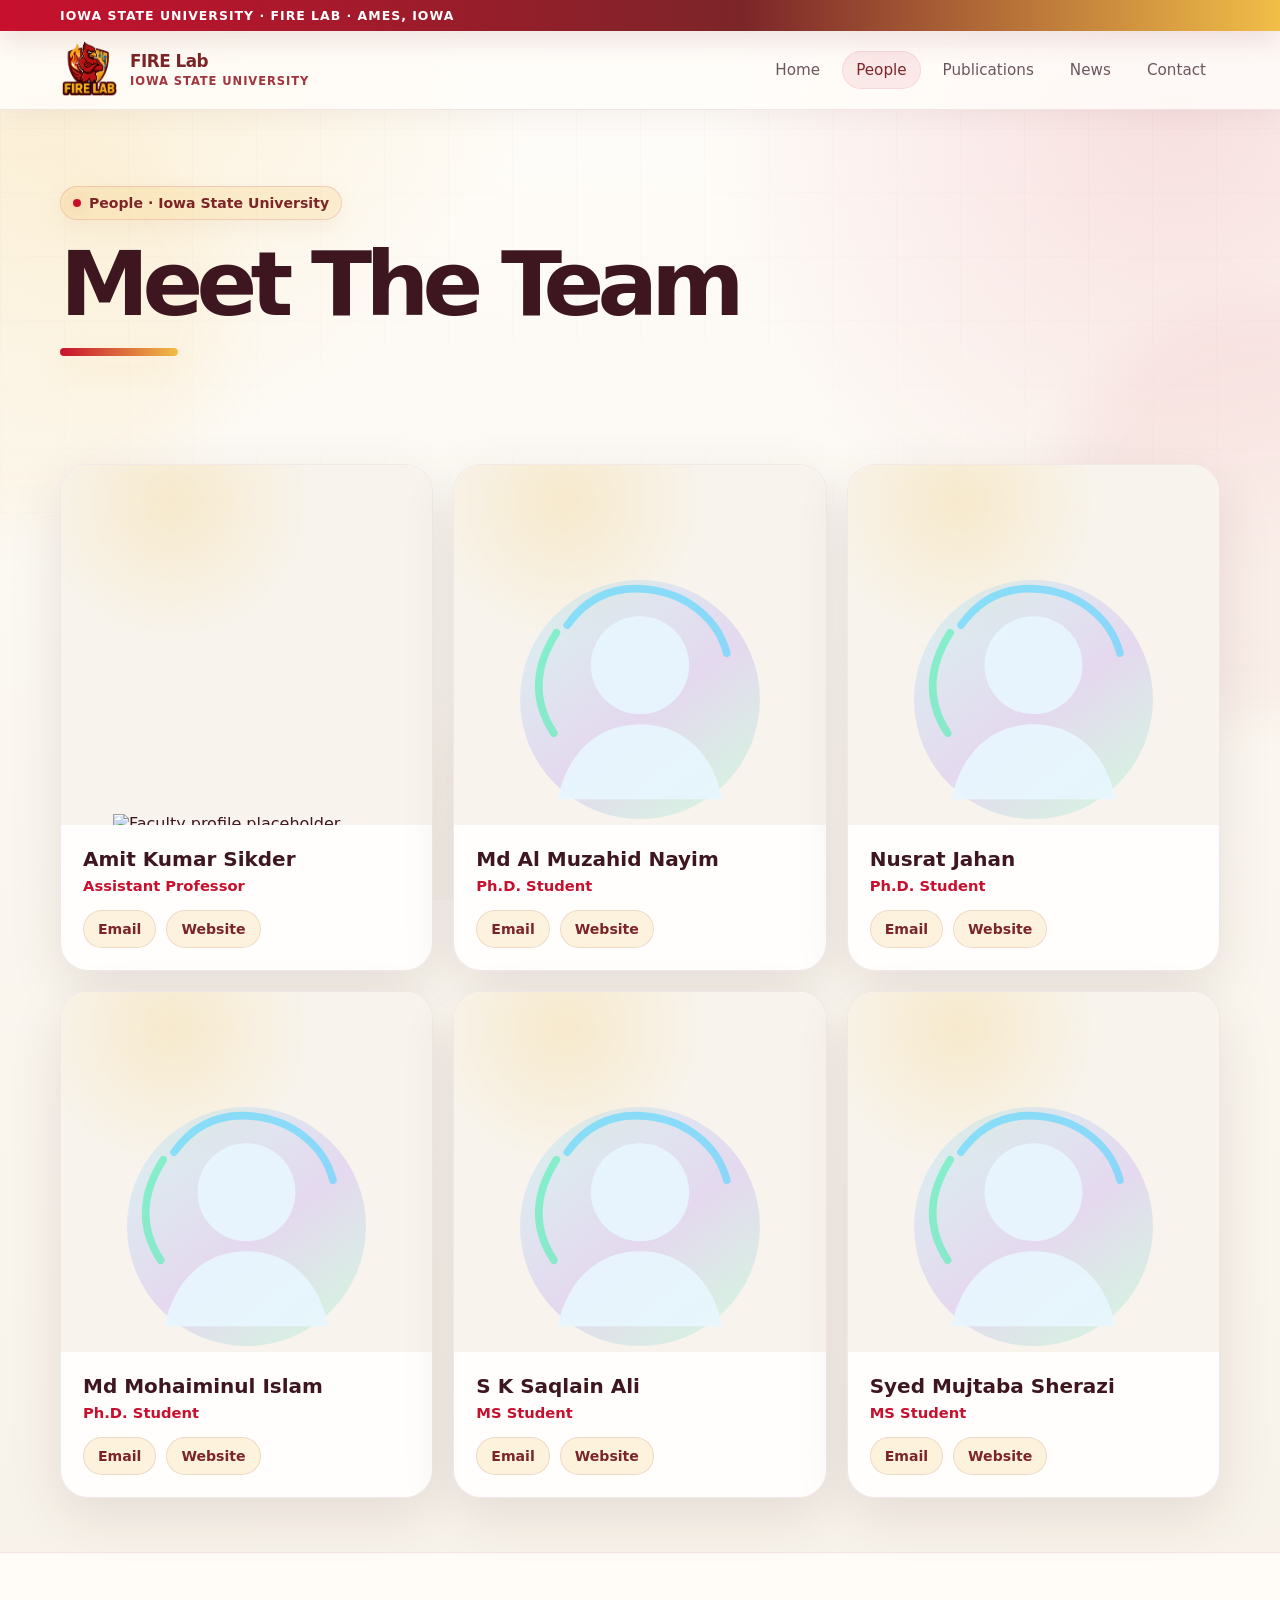
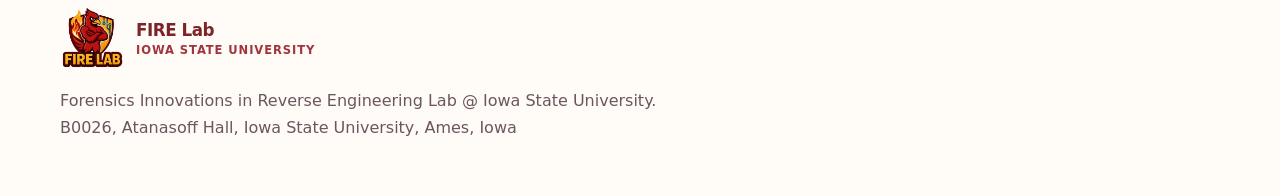
==== people.html @ e4ccdd88 "Update people.html" ====
<!DOCTYPE html>
<html lang="en">
<head>
  <meta charset="UTF-8" />
  <meta name="viewport" content="width=device-width, initial-scale=1.0" />
  <meta name="theme-color" content="#C8102E" />
  <meta name="description" content="People at FIRE Lab at Iowa State University." />
  <title>People | FIRE Lab at Iowa State University</title>
  <link rel="icon" href="assets/favicon.png" type="image/png" />
  <link rel="stylesheet" href="styles.css" />
</head>
<body>
  <div class="site-bg" aria-hidden="true"><div class="orb orb-a"></div><div class="orb orb-b"></div><div class="orb orb-c"></div></div>
  <div class="grid-overlay" aria-hidden="true"></div>
  <div class="isu-ribbon"><div class="container">Iowa State University · FIRE Lab · Ames, Iowa</div></div>

  <header class="navbar">
    <div class="container nav-inner">
      <a class="brand" href="index.html" aria-label="FIRE Lab home">
        <img class="brand-logo" src="assets/fire-lab-logo-mark.png" alt="FIRE Lab logo" />
        <span class="brand-text"><span class="brand-title">FIRE Lab</span><span class="brand-subtitle">Iowa State University</span></span>
      </a>
      <nav class="nav-links" aria-label="Main navigation">
        <a href="index.html">Home</a>
        <a href="people.html">People</a>
        <a href="publications.html">Publications</a>
        <a href="news.html">News</a>
		<a href="contact.html">Contact</a>
      </nav>
      <button class="nav-toggle" aria-label="Open navigation" aria-expanded="false"><span></span><span></span><span></span></button>
    </div>
  </header>

  <main>
    <section class="page-hero">
      <div class="container reveal">
        <span class="eyebrow">People · Iowa State University</span>
        <h1>Meet The Team</h1>
      </div>
    </section>

    <section class="section section-tight">
      <div class="container">
        

        <div class="people-grid">
          <article class="person-card reveal" data-category="faculty">
            <div class="person-image"><img src="assets/amit.jpg" alt="Faculty profile placeholder" /></div>
            <div class="person-body">
              <h3>Amit Kumar Sikder</h3>
              <div class="role">Assistant Professor</div>
              <div class="person-links">
				<a class="person-link" href="mailto:aksikder@iastate.edu">Email</a>
				<a class="person-link" href="https://faculty.sites.iastate.edu/aksikder" target="_blank">Website</a>
    </div>
            </div>
          </article>

          <article class="person-card reveal" data-category="phd graduate">
            <div class="person-image"><img src="assets/person-placeholder.svg" alt="Student profile placeholder" /></div>
            <div class="person-body">
              <h3>Md Al Muzahid Nayim</h3>
              <div class="role">Ph.D. Student</div>
              <div class="person-links">
				<a class="person-link" href="mailto:nayim">Email</a>
				<a class="person-link" href="nayim" target="_blank">Website</a>
            </div>
			</div>
          </article>

          <article class="person-card reveal" data-category="phd graduate">
            <div class="person-image"><img src="assets/person-placeholder.svg" alt="Student profile placeholder" /></div>
            <div class="person-body">
              <h3>Nusrat Jahan</h3>
              <div class="role">Ph.D. Student</div>
              <div class="person-links">
				<a class="person-link" href="mailto:nayim">Email</a>
				<a class="person-link" href="nayim" target="_blank">Website</a>
            </div>
            </div>
          </article>

          <article class="person-card reveal" data-category="graduate">
            <div class="person-image"><img src="assets/person-placeholder.svg" alt="Student profile placeholder" /></div>
            <div class="person-body">
              <h3>Md Mohaiminul Islam<mmislam@iastate.edu></h3>
              <div class="role">Ph.D. Student</div>
              <div class="person-links">
				<a class="person-link" href="mailto:nayim">Email</a>
				<a class="person-link" href="nayim" target="_blank">Website</a>
            </div>
            </div>
          </article>

          <article class="person-card reveal" data-category="graduate">
            <div class="person-image"><img src="assets/person-placeholder.svg" alt="Student profile placeholder" /></div>
            <div class="person-body">
              <h3>S K Saqlain Ali</h3>
              <div class="role">MS Student</div>
              <div class="person-links">
				<a class="person-link" href="mailto:nayim">Email</a>
				<a class="person-link" href="nayim" target="_blank">Website</a>
            </div>
            </div>
          </article>
		  
		  <article class="person-card reveal" data-category="graduate">
            <div class="person-image"><img src="assets/person-placeholder.svg" alt="Student profile placeholder" /></div>
            <div class="person-body">
              <h3>Syed Mujtaba Sherazi</h3>
              <div class="role">MS Student</div>
              <div class="person-links">
				<a class="person-link" href="mailto:nayim">Email</a>
				<a class="person-link" href="nayim" target="_blank">Website</a>
            </div>
            </div>
          </article>

        </div>
      </div>
    </section>
  </main>

  <footer class="footer">
    <div class="container footer-grid">
      <div>
        <a class="brand" href="index.html"><img class="brand-logo" src="assets/fire-lab-logo-mark.png" alt="FIRE Lab logo" /><span class="brand-text"><span class="brand-title">FIRE Lab</span><span class="brand-subtitle">Iowa State University</span></span></a>
        <p>Forensics Innovations in Reverse Engineering Lab @ Iowa State University. <br>
		B0026, Atanasoff Hall, Iowa State University, Ames, Iowa</p>
      </div>
    </div>
  </footer>

  <script src="script.js"></script>
</body>
</html>
---- styles.css ----
:root {
  --bg: #07111f;
  --bg-soft: #0c1830;
  --panel: rgba(255, 255, 255, 0.08);
  --panel-strong: rgba(255, 255, 255, 0.13);
  --text: #eef4ff;
  --muted: #aab8d0;
  --muted-2: #7d8da8;
  --brand: #55d6ff;
  --brand-2: #8b5cf6;
  --brand-3: #37f2a8;
  --warm: #ffb86b;
  --line: rgba(255, 255, 255, 0.13);
  --shadow: 0 24px 80px rgba(0, 0, 0, 0.35);
  --radius: 28px;
  --radius-sm: 18px;
  --max: 1160px;
}

* {
  box-sizing: border-box;
}

html {
  scroll-behavior: smooth;
}

body {
  margin: 0;
  font-family: Inter, ui-sans-serif, system-ui, -apple-system, BlinkMacSystemFont, "Segoe UI", sans-serif;
  color: var(--text);
  background:
    radial-gradient(circle at 10% 0%, rgba(85, 214, 255, 0.22), transparent 32rem),
    radial-gradient(circle at 90% 8%, rgba(139, 92, 246, 0.18), transparent 34rem),
    linear-gradient(180deg, #06101f 0%, #081325 46%, #050914 100%);
  min-height: 100vh;
  overflow-x: hidden;
}

a {
  color: inherit;
  text-decoration: none;
}

img, svg {
  max-width: 100%;
}

::selection {
  background: rgba(85, 214, 255, 0.35);
}

.site-bg {
  position: fixed;
  inset: 0;
  pointer-events: none;
  z-index: -2;
  overflow: hidden;
}

.orb {
  position: absolute;
  width: 26rem;
  height: 26rem;
  border-radius: 999px;
  filter: blur(26px);
  opacity: 0.35;
  animation: floatOrb 13s ease-in-out infinite;
}

.orb-a {
  top: 12%;
  left: -12rem;
  background: rgba(85, 214, 255, 0.35);
}

.orb-b {
  right: -12rem;
  top: 34%;
  background: rgba(139, 92, 246, 0.32);
  animation-delay: -4s;
}

.orb-c {
  bottom: -12rem;
  left: 30%;
  background: rgba(55, 242, 168, 0.25);
  animation-delay: -8s;
}

.grid-overlay {
  position: fixed;
  inset: 0;
  pointer-events: none;
  z-index: -1;
  background-image:
    linear-gradient(rgba(255,255,255,0.04) 1px, transparent 1px),
    linear-gradient(90deg, rgba(255,255,255,0.04) 1px, transparent 1px);
  background-size: 64px 64px;
  mask-image: linear-gradient(to bottom, rgba(0,0,0,0.85), transparent 82%);
}

@keyframes floatOrb {
  0%, 100% { transform: translate3d(0, 0, 0) scale(1); }
  50% { transform: translate3d(2rem, -1rem, 0) scale(1.08); }
}

.container {
  width: min(var(--max), calc(100% - 40px));
  margin: 0 auto;
}

.navbar {
  position: sticky;
  top: 0;
  z-index: 50;
  backdrop-filter: blur(18px);
  background: rgba(5, 10, 21, 0.70);
  border-bottom: 1px solid rgba(255, 255, 255, 0.08);
}

.nav-inner {
  min-height: 78px;
  display: flex;
  align-items: center;
  justify-content: space-between;
  gap: 20px;
}

.brand {
  display: inline-flex;
  align-items: center;
  gap: 12px;
  font-weight: 800;
  letter-spacing: -0.03em;
}

.brand-mark {
  width: 42px;
  height: 42px;
  border-radius: 14px;
  display: grid;
  place-items: center;
  color: #04111e;
  background: conic-gradient(from 140deg, var(--brand), var(--brand-3), var(--brand-2), var(--brand));
  box-shadow: 0 12px 30px rgba(85, 214, 255, 0.20);
}

.brand-text {
  display: flex;
  flex-direction: column;
  line-height: 1.05;
}

.brand-title {
  font-size: 1.05rem;
}

.brand-subtitle {
  margin-top: 4px;
  font-size: 0.72rem;
  color: var(--muted);
  letter-spacing: 0.08em;
  text-transform: uppercase;
}

.nav-links {
  display: flex;
  align-items: center;
  gap: 8px;
}

.nav-links a {
  color: var(--muted);
  padding: 10px 14px;
  border-radius: 999px;
  font-size: 0.95rem;
  transition: color 180ms ease, background 180ms ease, transform 180ms ease;
}

.nav-links a:hover,
.nav-links a.active {
  color: var(--text);
  background: rgba(255, 255, 255, 0.10);
}

.nav-links a:hover {
  transform: translateY(-1px);
}

.nav-toggle {
  display: none;
  width: 44px;
  height: 44px;
  border: 1px solid var(--line);
  border-radius: 14px;
  background: rgba(255, 255, 255, 0.08);
  color: var(--text);
  cursor: pointer;
}

.nav-toggle span {
  display: block;
  width: 18px;
  height: 2px;
  margin: 4px auto;
  border-radius: 99px;
  background: currentColor;
}

.hero {
  position: relative;
  padding: 86px 0 70px;
}

.hero-grid {
  display: grid;
  grid-template-columns: minmax(0, 1.05fr) minmax(320px, 0.95fr);
  align-items: center;
  gap: 42px;
}

.eyebrow {
  display: inline-flex;
  align-items: center;
  gap: 8px;
  color: #d7fbff;
  background: rgba(85, 214, 255, 0.10);
  border: 1px solid rgba(85, 214, 255, 0.22);
  padding: 8px 12px;
  border-radius: 999px;
  font-size: 0.88rem;
  font-weight: 700;
}

.eyebrow::before {
  content: "";
  width: 8px;
  height: 8px;
  border-radius: 99px;
  background: var(--brand-3);
  box-shadow: 0 0 20px rgba(55, 242, 168, 0.8);
}

h1, h2, h3, p {
  margin-top: 0;
}

.hero h1,
.page-hero h1 {
  margin: 22px 0 18px;
  font-size: clamp(2.8rem, 7vw, 6.5rem);
  line-height: 0.94;
  letter-spacing: -0.075em;
}

.gradient-text {
  background: linear-gradient(90deg, var(--brand), #ffffff, var(--brand-3));
  -webkit-background-clip: text;
  background-clip: text;
  color: transparent;
}

.lead {
  color: var(--muted);
  font-size: clamp(1.05rem, 2vw, 1.28rem);
  line-height: 1.8;
  max-width: 760px;
}

.hero-actions {
  margin-top: 32px;
  display: flex;
  flex-wrap: wrap;
  gap: 14px;
}

.btn {
  display: inline-flex;
  align-items: center;
  justify-content: center;
  gap: 10px;
  min-height: 48px;
  padding: 0 18px;
  border-radius: 999px;
  border: 1px solid rgba(255, 255, 255, 0.14);
  font-weight: 800;
  transition: transform 180ms ease, border-color 180ms ease, background 180ms ease, box-shadow 180ms ease;
}

.btn:hover {
  transform: translateY(-2px);
}

.btn-primary {
  color: #04111e;
  background: linear-gradient(135deg, var(--brand), var(--brand-3));
  box-shadow: 0 18px 45px rgba(85, 214, 255, 0.18);
}

.btn-ghost {
  color: var(--text);
  background: rgba(255, 255, 255, 0.07);
}

.btn-ghost:hover {
  background: rgba(255, 255, 255, 0.12);
}

.hero-card {
  position: relative;
  background: linear-gradient(145deg, rgba(255,255,255,0.12), rgba(255,255,255,0.05));
  border: 1px solid rgba(255,255,255,0.14);
  border-radius: var(--radius);
  padding: 22px;
  box-shadow: var(--shadow);
  overflow: hidden;
}

.hero-card::after {
  content: "";
  position: absolute;
  inset: -1px;
  border-radius: inherit;
  background: linear-gradient(135deg, rgba(85,214,255,0.34), transparent 35%, rgba(55,242,168,0.22));
  mask: linear-gradient(#000 0 0) content-box, linear-gradient(#000 0 0);
  mask-composite: exclude;
  padding: 1px;
  pointer-events: none;
}

.hero-visual {
  aspect-ratio: 1.05 / 1;
  border-radius: 24px;
  display: grid;
  place-items: center;
  background:
    radial-gradient(circle at 30% 20%, rgba(85,214,255,0.25), transparent 28%),
    radial-gradient(circle at 80% 30%, rgba(139,92,246,0.22), transparent 30%),
    rgba(2, 9, 21, 0.62);
  overflow: hidden;
}

.hero-visual img {
  width: 94%;
  filter: drop-shadow(0 26px 60px rgba(0,0,0,0.35));
  animation: floatVisual 6s ease-in-out infinite;
}

@keyframes floatVisual {
  0%, 100% { transform: translateY(0); }
  50% { transform: translateY(-12px); }
}

.stats-row {
  display: grid;
  grid-template-columns: repeat(3, 1fr);
  gap: 12px;
  margin-top: 14px;
}

.stat {
  padding: 16px;
  border: 1px solid rgba(255,255,255,0.11);
  border-radius: 18px;
  background: rgba(255,255,255,0.06);
}

.stat strong {
  display: block;
  font-size: 1.55rem;
  letter-spacing: -0.04em;
}

.stat span {
  color: var(--muted);
  font-size: 0.84rem;
}

.section {
  padding: 80px 0;
}

.section-tight {
  padding: 54px 0;
}

.section-header {
  display: flex;
  align-items: end;
  justify-content: space-between;
  gap: 24px;
  margin-bottom: 30px;
}

.section-kicker {
  color: var(--brand);
  font-size: 0.82rem;
  text-transform: uppercase;
  letter-spacing: 0.16em;
  font-weight: 900;
  margin-bottom: 12px;
}

.section-title {
  font-size: clamp(2rem, 4vw, 3.4rem);
  line-height: 1;
  letter-spacing: -0.055em;
  margin: 0;
}

.section-copy {
  color: var(--muted);
  line-height: 1.8;
  max-width: 640px;
}

.card-grid {
  display: grid;
  grid-template-columns: repeat(3, minmax(0, 1fr));
  gap: 18px;
}

.card {
  border: 1px solid rgba(255, 255, 255, 0.12);
  background: linear-gradient(145deg, rgba(255,255,255,0.10), rgba(255,255,255,0.045));
  border-radius: var(--radius);
  padding: 24px;
  box-shadow: 0 18px 60px rgba(0,0,0,0.18);
  transition: transform 220ms ease, border-color 220ms ease, background 220ms ease;
}

.card:hover {
  transform: translateY(-6px);
  border-color: rgba(85, 214, 255, 0.34);
  background: linear-gradient(145deg, rgba(255,255,255,0.14), rgba(255,255,255,0.055));
}

.icon-badge {
  width: 52px;
  height: 52px;
  display: grid;
  place-items: center;
  border-radius: 18px;
  color: #06111f;
  background: linear-gradient(135deg, var(--brand), var(--brand-3));
  margin-bottom: 20px;
}

.card h3 {
  font-size: 1.25rem;
  letter-spacing: -0.03em;
  margin-bottom: 12px;
}

.card p {
  color: var(--muted);
  line-height: 1.75;
  margin-bottom: 0;
}

.split-panel {
  display: grid;
  grid-template-columns: 0.95fr 1.05fr;
  gap: 24px;
  align-items: stretch;
}

.panel {
  border: 1px solid rgba(255,255,255,0.12);
  border-radius: var(--radius);
  padding: 28px;
  background: rgba(255,255,255,0.07);
  box-shadow: 0 18px 60px rgba(0,0,0,0.18);
}

.feature-list {
  display: grid;
  gap: 16px;
  margin: 0;
  padding: 0;
  list-style: none;
}

.feature-list li {
  display: grid;
  grid-template-columns: 38px 1fr;
  gap: 14px;
  align-items: start;
  color: var(--muted);
  line-height: 1.65;
}

.feature-list span {
  width: 38px;
  height: 38px;
  border-radius: 14px;
  display: grid;
  place-items: center;
  color: #06111f;
  font-weight: 900;
  background: linear-gradient(135deg, var(--warm), var(--brand));
}

.visual-panel {
  min-height: 390px;
  display: grid;
  place-items: center;
  overflow: hidden;
}

.visual-panel img {
  width: min(500px, 100%);
}

.cta {
  margin: 70px 0 0;
  padding: 42px;
  border-radius: 34px;
  border: 1px solid rgba(255,255,255,0.14);
  background:
    linear-gradient(135deg, rgba(85,214,255,0.16), rgba(139,92,246,0.16)),
    rgba(255,255,255,0.07);
  display: flex;
  align-items: center;
  justify-content: space-between;
  gap: 24px;
  box-shadow: var(--shadow);
}

.cta h2 {
  font-size: clamp(1.8rem, 4vw, 3.1rem);
  letter-spacing: -0.055em;
  line-height: 1;
  margin-bottom: 12px;
}

.cta p {
  color: var(--muted);
  line-height: 1.7;
  max-width: 680px;
  margin-bottom: 0;
}

.page-hero {
  padding: 76px 0 36px;
}

.page-hero h1 {
  max-width: 900px;
}

.filters {
  display: flex;
  flex-wrap: wrap;
  gap: 10px;
  margin: 26px 0 34px;
}

.filter-btn {
  border: 1px solid rgba(255,255,255,0.14);
  background: rgba(255,255,255,0.07);
  color: var(--muted);
  border-radius: 999px;
  min-height: 40px;
  padding: 0 14px;
  cursor: pointer;
  font-weight: 800;
  transition: background 180ms ease, color 180ms ease, transform 180ms ease;
}

.filter-btn:hover,
.filter-btn.active {
  color: var(--text);
  background: rgba(85, 214, 255, 0.14);
}

.people-grid {
  display: grid;
  grid-template-columns: repeat(3, minmax(0, 1fr));
  gap: 20px;
}

.person-card {
  position: relative;
  overflow: hidden;
  border-radius: var(--radius);
  border: 1px solid rgba(255,255,255,0.12);
  background: linear-gradient(145deg, rgba(255,255,255,0.11), rgba(255,255,255,0.045));
  box-shadow: 0 18px 60px rgba(0,0,0,0.16);
  transition: transform 220ms ease, border-color 220ms ease;
}

.person-card:hover {
  transform: translateY(-7px);
  border-color: rgba(85, 214, 255, 0.34);
}

.person-image {
  height: 360px;
  background: radial-gradient(circle at 30% 10%, rgba(85,214,255,0.28), transparent 34%), rgba(255,255,255,0.06);
  display: grid;
  place-items: end center;
  overflow: hidden;
}

.person-image img {
  width: 72%;
  transform: translateY(8px);
}

.person-body {
  padding: 22px;
}

.person-body h3 {
  margin-bottom: 6px;
  font-size: 1.25rem;
}

.role {
  color: var(--brand);
  font-weight: 800;
  font-size: 0.92rem;
  margin-bottom: 12px;
}

.bio {
  color: var(--muted);
  line-height: 1.65;
  margin-bottom: 16px;
}

.tag-row {
  display: flex;
  flex-wrap: wrap;
  gap: 8px;
}

.tag {
  color: #d9e6ff;
  border: 1px solid rgba(255,255,255,0.12);
  background: rgba(255,255,255,0.07);
  padding: 6px 9px;
  border-radius: 999px;
  font-size: 0.78rem;
  font-weight: 700;
}

.publication-list,
.news-list {
  display: grid;
  gap: 16px;
}

.pub-card,
.news-card {
  display: grid;
  grid-template-columns: auto 1fr;
  gap: 20px;
  border: 1px solid rgba(255,255,255,0.12);
  border-radius: 24px;
  background: rgba(255,255,255,0.07);
  padding: 22px;
  transition: transform 200ms ease, border-color 200ms ease, background 200ms ease;
}

.pub-card:hover,
.news-card:hover {
  transform: translateY(-4px);
  border-color: rgba(85, 214, 255, 0.32);
  background: rgba(255,255,255,0.10);
}

.year-badge,
.date-badge {
  min-width: 76px;
  height: 76px;
  border-radius: 22px;
  display: grid;
  place-items: center;
  text-align: center;
  font-weight: 900;
  color: #06111f;
  background: linear-gradient(135deg, var(--brand), var(--brand-3));
}

.date-badge {
  line-height: 1.05;
}

.date-badge span {
  display: block;
  font-size: 0.75rem;
  text-transform: uppercase;
  letter-spacing: 0.08em;
}

.pub-meta,
.news-meta {
  display: flex;
  flex-wrap: wrap;
  gap: 8px;
  color: var(--muted-2);
  font-size: 0.9rem;
  margin-bottom: 8px;
}

.pub-card h3,
.news-card h3 {
  font-size: 1.2rem;
  letter-spacing: -0.025em;
  margin-bottom: 10px;
}

.pub-card p,
.news-card p {
  color: var(--muted);
  line-height: 1.7;
  margin-bottom: 14px;
}

.pub-links {
  display: flex;
  flex-wrap: wrap;
  gap: 10px;
}

.text-link {
  color: #d9fbff;
  font-weight: 850;
}

.text-link:hover {
  color: var(--brand-3);
}

.news-feature-grid {
  display: grid;
  grid-template-columns: 1.1fr 0.9fr;
  gap: 20px;
  margin-bottom: 20px;
}

.news-feature {
  min-height: 360px;
  border-radius: var(--radius);
  padding: 28px;
  border: 1px solid rgba(255,255,255,0.13);
  background:
    linear-gradient(135deg, rgba(85,214,255,0.18), rgba(139,92,246,0.15)),
    url('assets/research-graph.svg') center right / 58% no-repeat,
    rgba(255,255,255,0.07);
  display: flex;
  align-items: end;
  box-shadow: var(--shadow);
}

.news-feature h2 {
  max-width: 620px;
  font-size: clamp(1.8rem, 4vw, 3.1rem);
  line-height: 1.03;
  letter-spacing: -0.055em;
  margin-bottom: 12px;
}

.news-side {
  display: grid;
  gap: 20px;
}

.footer {
  padding: 54px 0;
  border-top: 1px solid rgba(255,255,255,0.09);
  background: rgba(3, 8, 18, 0.52);
}

.footer-grid {
  display: grid;
  grid-template-columns: 1fr auto;
  gap: 24px;
  align-items: start;
}

.footer p {
  color: var(--muted);
  line-height: 1.7;
  margin: 12px 0 0;
  max-width: 620px;
}

.footer-links {
  display: flex;
  gap: 12px;
  flex-wrap: wrap;
  justify-content: end;
}

.footer-links a {
  color: var(--muted);
  border: 1px solid rgba(255,255,255,0.12);
  background: rgba(255,255,255,0.06);
  padding: 9px 12px;
  border-radius: 999px;
}

.footer-links a:hover {
  color: var(--text);
}

.reveal {
  opacity: 0;
  transform: translateY(24px);
  transition: opacity 650ms ease, transform 650ms ease;
}

.reveal.visible {
  opacity: 1;
  transform: translateY(0);
}

@media (max-width: 920px) {
  .hero-grid,
  .split-panel,
  .news-feature-grid,
  .footer-grid {
    grid-template-columns: 1fr;
  }

  .card-grid,
  .people-grid {
    grid-template-columns: repeat(2, minmax(0, 1fr));
  }

  .section-header,
  .cta {
    align-items: start;
    flex-direction: column;
  }

  .footer-links {
    justify-content: start;
  }
}

@media (max-width: 720px) {
  .container {
    width: min(100% - 28px, var(--max));
  }

  .nav-toggle {
    display: inline-block;
  }

  .nav-links {
    position: absolute;
    top: 78px;
    left: 14px;
    right: 14px;
    display: none;
    flex-direction: column;
    align-items: stretch;
    padding: 14px;
    border: 1px solid rgba(255,255,255,0.12);
    border-radius: 22px;
    background: rgba(5, 10, 21, 0.94);
    box-shadow: var(--shadow);
  }

  .nav-links.open {
    display: flex;
  }

  .nav-links a {
    padding: 13px 14px;
  }

  .hero {
    padding-top: 54px;
  }

  .hero h1,
  .page-hero h1 {
    font-size: clamp(2.4rem, 15vw, 4rem);
  }

  .stats-row,
  .card-grid,
  .people-grid {
    grid-template-columns: 1fr;
  }

  .pub-card,
  .news-card {
    grid-template-columns: 1fr;
  }

  .year-badge,
  .date-badge {
    width: 76px;
  }

  .person-image {
    height: 230px;
  }
}


/* --------------------------------------------------------------------------
   Iowa State / FIRE Lab theme update
   Uses Iowa State cardinal (#C8102E) and gold (#F1BE48) as the visual system.
   -------------------------------------------------------------------------- */
:root {
  --bg: #170408;
  --bg-soft: #2a0710;
  --panel: rgba(255, 248, 231, 0.09);
  --panel-strong: rgba(255, 248, 231, 0.15);
  --text: #fff8e7;
  --muted: #eadfca;
  --muted-2: #cab894;
  --brand: #C8102E;
  --brand-2: #F1BE48;
  --brand-3: #fff1b5;
  --warm: #B9975B;
  --line: rgba(241, 190, 72, 0.18);
  --shadow: 0 24px 90px rgba(67, 0, 12, 0.38);
}

body {
  background:
    radial-gradient(circle at 12% 2%, rgba(241, 190, 72, 0.32), transparent 30rem),
    radial-gradient(circle at 88% 8%, rgba(200, 16, 46, 0.36), transparent 34rem),
    radial-gradient(circle at 50% 98%, rgba(124, 37, 41, 0.35), transparent 32rem),
    linear-gradient(180deg, #24060d 0%, #150408 44%, #0b0204 100%);
}

::selection {
  background: rgba(241, 190, 72, 0.36);
}

.orb-a { background: rgba(241, 190, 72, 0.42); }
.orb-b { background: rgba(200, 16, 46, 0.42); }
.orb-c { background: rgba(124, 37, 41, 0.36); }

.grid-overlay {
  background-image:
    linear-gradient(rgba(241,190,72,0.055) 1px, transparent 1px),
    linear-gradient(90deg, rgba(241,190,72,0.055) 1px, transparent 1px);
}

.isu-ribbon {
  position: relative;
  z-index: 60;
  background: linear-gradient(90deg, #C8102E, #7C2529 58%, #F1BE48);
  color: #fff8e7;
  font-size: .78rem;
  font-weight: 850;
  letter-spacing: .08em;
  text-transform: uppercase;
  padding: 8px 0;
  box-shadow: 0 10px 30px rgba(124, 37, 41, .18);
}

.navbar {
  background: rgba(22, 4, 9, 0.78);
  border-bottom: 1px solid rgba(241,190,72,.18);
}

.brand-logo {
  width: 52px;
  height: 52px;
  border-radius: 18px;
  object-fit: contain;
  box-shadow: 0 12px 34px rgba(200, 16, 46, 0.28);
  transition: transform 200ms ease, box-shadow 200ms ease;
}

.brand:hover .brand-logo {
  transform: rotate(-3deg) scale(1.035);
  box-shadow: 0 16px 38px rgba(241, 190, 72, 0.24);
}

.brand-mark { display: none; }
.brand-title { color: #fff8e7; }
.brand-subtitle { color: #F1BE48; }

.nav-links a:hover,
.nav-links a.active {
  color: #fff8e7;
  background: rgba(241,190,72,0.13);
  box-shadow: inset 0 0 0 1px rgba(241,190,72,.12);
}

.eyebrow {
  color: #fff8e7;
  background: rgba(200, 16, 46, 0.28);
  border-color: rgba(241, 190, 72, 0.42);
  box-shadow: 0 10px 34px rgba(124, 37, 41, 0.20);
}

.eyebrow::before {
  background: #F1BE48;
  box-shadow: 0 0 22px rgba(241, 190, 72, .95);
}

.hero h1,
.page-hero h1,
.section-title,
.news-feature h2 {
  text-wrap: balance;
}

.hero h1::after,
.page-hero h1::after {
  content: "";
  display: block;
  width: 118px;
  height: 8px;
  margin-top: 22px;
  border-radius: 999px;
  background: linear-gradient(90deg, #C8102E, #F1BE48);
  box-shadow: 0 10px 30px rgba(241, 190, 72, .2);
}

.lead,
.section-copy,
.card p,
.pub-card p,
.news-card p,
.footer p {
  color: #eadfca;
}

.btn-primary {
  color: #260307;
  background: linear-gradient(135deg, #F1BE48, #fff1b5 54%, #F1BE48);
  border-color: rgba(255, 248, 231, .36);
  box-shadow: 0 16px 40px rgba(241,190,72,.24);
}

.btn-primary:hover {
  box-shadow: 0 20px 48px rgba(241,190,72,.32);
}

.btn-ghost,
.filter-btn,
.footer-links a {
  background: rgba(255, 248, 231, .07);
  border-color: rgba(241, 190, 72, .18);
}

.card,
.panel,
.pub-card,
.news-card,
.person-card,
.hero-card,
.cta,
.news-feature {
  border-color: rgba(241, 190, 72, .18);
  background:
    linear-gradient(145deg, rgba(255,248,231,.105), rgba(255,248,231,.045)),
    rgba(124,37,41,.10);
}

.hero-card::before,
.panel::before,
.card::before,
.cta::before {
  background: radial-gradient(circle, rgba(241,190,72,.18), transparent 62%);
}

.hero-visual {
  background: linear-gradient(135deg, rgba(200,16,46,.14), rgba(241,190,72,.12));
  border-color: rgba(241,190,72,.18);
}

.stat strong,
.section-kicker,
.pub-meta,
.text-link,
.news-card time {
  color: #F1BE48;
}

.text-link:hover { color: #fff1b5; }

.icon-badge,
.year-badge,
.date-badge {
  color: #260307;
  background: linear-gradient(135deg, #F1BE48, #fff1b5);
  box-shadow: 0 16px 32px rgba(241,190,72,.18);
}

.feature-list li span {
  color: #260307;
  background: #F1BE48;
}

.news-feature {
  background:
    linear-gradient(135deg, rgba(200,16,46,0.62), rgba(124,37,41,0.32)),
    url('assets/isu-research-graph.svg') center right / 58% no-repeat,
    rgba(255,248,231,0.07);
}

.footer {
  background: linear-gradient(180deg, rgba(22,4,9,.62), rgba(8,1,4,.9));
  border-top-color: rgba(241,190,72,.14);
}

.nav-toggle {
  border-color: rgba(241,190,72,.25);
  background: rgba(255,248,231,.08);
}

@media (max-width: 720px) {
  .isu-ribbon { font-size: .66rem; letter-spacing: .04em; }
  .brand-logo { width: 46px; height: 46px; border-radius: 16px; }
  .nav-links { background: rgba(22, 4, 9, .96); border-color: rgba(241,190,72,.2); }
}

/* --------------------------------------------------------------------------
   Light Iowa State refresh
   Lighter page backgrounds while preserving Iowa State cardinal/gold accents.
   -------------------------------------------------------------------------- */
:root {
  --bg: #fcfaf6;
  --bg-soft: #f6f1e8;
  --panel: rgba(255, 255, 255, 0.88);
  --panel-strong: rgba(255, 255, 255, 0.98);
  --text: #3d1620;
  --muted: #6d5560;
  --muted-2: #8f7780;
  --brand: #C8102E;
  --brand-2: #F1BE48;
  --brand-3: #F8D987;
  --warm: #B9975B;
  --line: rgba(124, 37, 41, 0.12);
  --shadow: 0 18px 54px rgba(61, 22, 32, 0.10);
}

body {
  color: var(--text);
  background:
    radial-gradient(circle at 8% 0%, rgba(241, 190, 72, 0.20), transparent 28rem),
    radial-gradient(circle at 92% 6%, rgba(200, 16, 46, 0.12), transparent 30rem),
    linear-gradient(180deg, #fffdfa 0%, #fbf7f0 42%, #f7f1e8 100%);
}

::selection {
  background: rgba(200, 16, 46, 0.18);
  color: #3d1620;
}

.orb {
  opacity: 0.20;
}

.orb-a { background: rgba(241, 190, 72, 0.32); }
.orb-b { background: rgba(200, 16, 46, 0.20); }
.orb-c { background: rgba(185, 151, 91, 0.18); }

.grid-overlay {
  background-image:
    linear-gradient(rgba(124,37,41,0.03) 1px, transparent 1px),
    linear-gradient(90deg, rgba(124,37,41,0.03) 1px, transparent 1px);
  mask-image: linear-gradient(to bottom, rgba(0,0,0,0.55), transparent 88%);
}

.isu-ribbon {
  color: #fff;
  box-shadow: 0 10px 26px rgba(124, 37, 41, 0.12);
}

.navbar {
  background: rgba(255, 253, 250, 0.84);
  border-bottom: 1px solid rgba(124, 37, 41, 0.10);
  box-shadow: 0 8px 24px rgba(61, 22, 32, 0.05);
}

.brand-title {
  color: #7C2529;
}

.brand-subtitle {
  color: #A2343E;
}

.nav-links a {
  color: var(--muted);
}

.nav-links a:hover,
.nav-links a.active {
  color: #7C2529;
  background: rgba(200, 16, 46, 0.08);
  box-shadow: inset 0 0 0 1px rgba(200, 16, 46, 0.08);
}

.eyebrow {
  color: #7C2529;
  background: rgba(241, 190, 72, 0.18);
  border-color: rgba(200, 16, 46, 0.14);
  box-shadow: 0 8px 22px rgba(185, 151, 91, 0.10);
}

.eyebrow::before {
  background: #C8102E;
  box-shadow: 0 0 16px rgba(200, 16, 46, 0.32);
}

.gradient-text {
  background: linear-gradient(90deg, #7C2529, #C8102E, #B9975B);
  -webkit-background-clip: text;
  background-clip: text;
  color: transparent;
}

.lead,
.section-copy,
.card p,
.pub-card p,
.news-card p,
.footer p,
.bio,
.stat span,
.pub-meta,
.news-meta {
  color: var(--muted);
}

.btn {
  border-color: rgba(124, 37, 41, 0.10);
}

.btn-primary {
  color: #fff;
  background: linear-gradient(135deg, #C8102E, #A10F26);
  box-shadow: 0 14px 34px rgba(200, 16, 46, 0.16);
}

.btn-primary:hover {
  box-shadow: 0 18px 40px rgba(200, 16, 46, 0.22);
}

.btn-ghost {
  color: #7C2529;
  background: rgba(255, 255, 255, 0.80);
}

.btn-ghost:hover {
  background: rgba(241, 190, 72, 0.14);
}

.hero-card,
.card,
.panel,
.pub-card,
.news-card,
.person-card,
.cta {
  background: rgba(255, 255, 255, 0.88);
  border: 1px solid rgba(124, 37, 41, 0.10);
  box-shadow: var(--shadow);
}

.hero-card::after {
  background: linear-gradient(135deg, rgba(200,16,46,0.24), transparent 35%, rgba(241,190,72,0.26));
}

.hero-visual {
  background:
    radial-gradient(circle at 30% 20%, rgba(241,190,72,0.20), transparent 28%),
    radial-gradient(circle at 80% 30%, rgba(200,16,46,0.12), transparent 30%),
    rgba(252, 248, 242, 0.96);
}

.hero-visual img {
  filter: drop-shadow(0 20px 40px rgba(61, 22, 32, 0.12));
}

.stat {
  background: rgba(252, 248, 242, 0.95);
  border-color: rgba(124, 37, 41, 0.08);
}

.section-kicker,
.role,
.text-link,
.stat strong {
  color: #C8102E;
}

.text-link:hover {
  color: #7C2529;
}

.icon-badge,
.year-badge,
.date-badge,
.feature-list span {
  color: #4a131d;
  background: linear-gradient(135deg, #F1BE48, #F8D987);
  box-shadow: 0 12px 28px rgba(241, 190, 72, 0.18);
}

.filter-btn,
.footer-links a,
.tag {
  background: rgba(255, 255, 255, 0.80);
  border-color: rgba(124, 37, 41, 0.10);
  color: var(--muted);
}

.filter-btn:hover,
.filter-btn.active {
  color: #7C2529;
  background: rgba(241, 190, 72, 0.18);
}

.person-image {
  background: radial-gradient(circle at 30% 10%, rgba(241,190,72,0.20), transparent 34%), rgba(248, 244, 237, 0.96);
}

.news-feature {
  border: 1px solid rgba(124, 37, 41, 0.10);
  background:
    linear-gradient(135deg, rgba(255,255,255,0.92), rgba(249,244,235,0.90)),
    url('assets/isu-research-graph.svg') center right / 58% no-repeat,
    #fff;
}

.news-feature h2,
.section-title,
.hero h1,
.page-hero h1,
.card h3,
.pub-card h3,
.news-card h3,
.person-body h3,
.cta h2 {
  color: #3d1620;
}

.footer {
  background: rgba(255, 252, 248, 0.92);
  border-top: 1px solid rgba(124, 37, 41, 0.10);
}

.footer-links a:hover {
  color: #7C2529;
  background: rgba(241, 190, 72, 0.16);
}

.nav-toggle {
  border-color: rgba(124, 37, 41, 0.12);
  background: rgba(255,255,255,0.86);
  color: #7C2529;
}

@media (max-width: 720px) {
  .nav-links {
    background: rgba(255, 252, 248, 0.98);
    border-color: rgba(124, 37, 41, 0.10);
  }
}

/* FIRE Lab logo integration */
.brand-logo {
  width: 58px;
  height: 58px;
  border-radius: 0;
  object-fit: contain;
  box-shadow: none;
  background: transparent;
}

.brand:hover .brand-logo {
  transform: translateY(-1px) scale(1.035);
  box-shadow: none;
}

.hero-logo-img {
  width: min(520px, 94%);
  max-height: 520px;
  object-fit: contain;
  filter: drop-shadow(0 22px 44px rgba(61, 22, 32, 0.18));
}

.footer .brand-logo {
  width: 64px;
  height: 64px;
}

@media (max-width: 720px) {
  .brand-logo {
    width: 50px;
    height: 50px;
  }
}

/* Reduce gap between publications page title and year buttons */
.publications-page .page-hero {
  padding-bottom: 12px;
}

.publications-page .section-tight {
  padding-top: 18px;
}

.publications-page .publication-year-filter {
  margin-top: 0;
}

/* B2-style Research Areas section */

.research-b2-section {
  padding-top: 70px;
}

.research-b2-header {
  text-align: center;
  max-width: 760px;
  margin: 0 auto 42px;
}

.research-b2-header .section-kicker {
  justify-content: center;
  color: #C8102E;
}

.research-b2-header .section-title {
  margin-bottom: 14px;
}

.research-b2-header .section-copy {
  margin: 0 auto;
}

.research-b2-grid {
  display: grid;
  grid-template-columns: repeat(3, minmax(0, 1fr));
  gap: 22px;
}

.research-b2-card {
  display: grid;
  grid-template-columns: 64px 1fr;
  gap: 18px;
  align-items: start;
  padding: 28px;
  border-radius: 22px;
  background: rgba(255, 255, 255, 0.88);
  border: 1px solid rgba(124, 37, 41, 0.10);
  box-shadow: 0 18px 54px rgba(61, 22, 32, 0.08);
  transition: transform 220ms ease, box-shadow 220ms ease, border-color 220ms ease;
}

.research-b2-card:hover {
  transform: translateY(-6px);
  border-color: rgba(200, 16, 46, 0.20);
  box-shadow: 0 24px 70px rgba(61, 22, 32, 0.13);
}

.research-b2-icon {
  width: 54px;
  height: 54px;
  border-radius: 18px;
  display: grid;
  place-items: center;
  color: #ffffff;
  background: linear-gradient(135deg, #C8102E, #8A1024);
  box-shadow: 0 14px 32px rgba(200, 16, 46, 0.18);
}

.research-b2-card:nth-child(2) .research-b2-icon,
.research-b2-card:nth-child(5) .research-b2-icon {
  background: linear-gradient(135deg, #F28C28, #C8102E);
}

.research-b2-card:nth-child(3) .research-b2-icon,
.research-b2-card:nth-child(6) .research-b2-icon {
  background: linear-gradient(135deg, #F1BE48, #C98A12);
  color: #3d1620;
}

.research-b2-icon svg {
  width: 28px;
  height: 28px;
  fill: none;
  stroke: currentColor;
  stroke-width: 1.9;
  stroke-linecap: round;
  stroke-linejoin: round;
}

.research-b2-card h3 {
  margin: 0 0 8px;
  font-size: 1.05rem;
  color: #3d1620;
  letter-spacing: -0.02em;
}

.research-b2-card p {
  margin: 0;
  color: #6d5560;
  line-height: 1.65;
  font-size: 0.95rem;
}

@media (max-width: 980px) {
  .research-b2-grid {
    grid-template-columns: repeat(2, minmax(0, 1fr));
  }
}

@media (max-width: 680px) {
  .research-b2-grid {
    grid-template-columns: 1fr;
  }

  .research-b2-card {
    grid-template-columns: 56px 1fr;
    padding: 22px;
  }

  .research-b2-icon {
    width: 48px;
    height: 48px;
    border-radius: 16px;
  }
}

.person-links {
  display: flex;
  flex-wrap: wrap;
  gap: 10px;
  margin-top: 16px;
}

.person-link {
  display: inline-flex;
  align-items: center;
  justify-content: center;
  min-height: 38px;
  padding: 0 14px;
  border-radius: 999px;
  font-size: 0.88rem;
  font-weight: 800;
  color: #7C2529;
  background: rgba(241, 190, 72, 0.18);
  border: 1px solid rgba(124, 37, 41, 0.12);
  transition: transform 180ms ease, background 180ms ease, color 180ms ease;
}

.person-link:hover {
  transform: translateY(-2px);
  color: #ffffff;
  background: #C8102E;
}

.contact-card-grid {
  display: grid;
  grid-template-columns: repeat(2, minmax(0, 1fr));
  width: 100%;
  max-width: none;
  gap: 20px;
}

.contact-card-grid .card {
  width: 100%;
  height: 100%;
}

@media (max-width: 720px) {
  .contact-card-grid {
    grid-template-columns: 1fr;
  }
}

@media (max-width: 720px) {
  .contact-card-grid {
    grid-template-columns: 1fr;
  }
}

/* News-page hero with logo */

.news-page-hero {
  padding: 60px 0 42px;
}

.news-hero-grid {
  display: grid;
  grid-template-columns: minmax(0, 1.1fr) minmax(300px, 0.75fr);
  align-items: center;
  gap: 55px;
}

.news-hero-content {
  max-width: 760px;
}

.news-hero-content h1 {
  margin-bottom: 22px;
}

.news-hero-logo-wrap {
  position: relative;
  min-height: 370px;
  display: flex;
  align-items: center;
  justify-content: center;
  isolation: isolate;
}

.news-hero-logo-wrap::before {
  content: "";
  position: absolute;
  width: 360px;
  height: 360px;
  border-radius: 50%;
  background:
    radial-gradient(
      circle,
      rgba(241, 190, 72, 0.22) 0%,
      rgba(200, 16, 46, 0.08) 48%,
      transparent 72%
    );
  z-index: -1;
}

.news-hero-logo {
  display: block;
  width: min(400px, 100%);
  height: auto;
  object-fit: contain;
  filter: drop-shadow(0 24px 45px rgba(61, 22, 32, 0.18));
  animation: newsLogoFloat 5.5s ease-in-out infinite;
}

@keyframes newsLogoFloat {
  0%,
  100% {
    transform: translateY(0);
  }

  50% {
    transform: translateY(-10px);
  }
}

@media (max-width: 900px) {
  .news-hero-grid {
    grid-template-columns: 1fr;
    gap: 25px;
  }

  .news-hero-logo-wrap {
    min-height: 290px;
  }

  .news-hero-logo {
    width: min(330px, 82%);
  }
}

@media (max-width: 600px) {
  .news-page-hero {
    padding-top: 42px;
  }

  .news-hero-logo-wrap {
    min-height: 240px;
  }

  .news-hero-logo {
    width: min(280px, 88%);
  }
}

@media (prefers-reduced-motion: reduce) {
  .news-hero-logo {
    animation: none;
  }
}
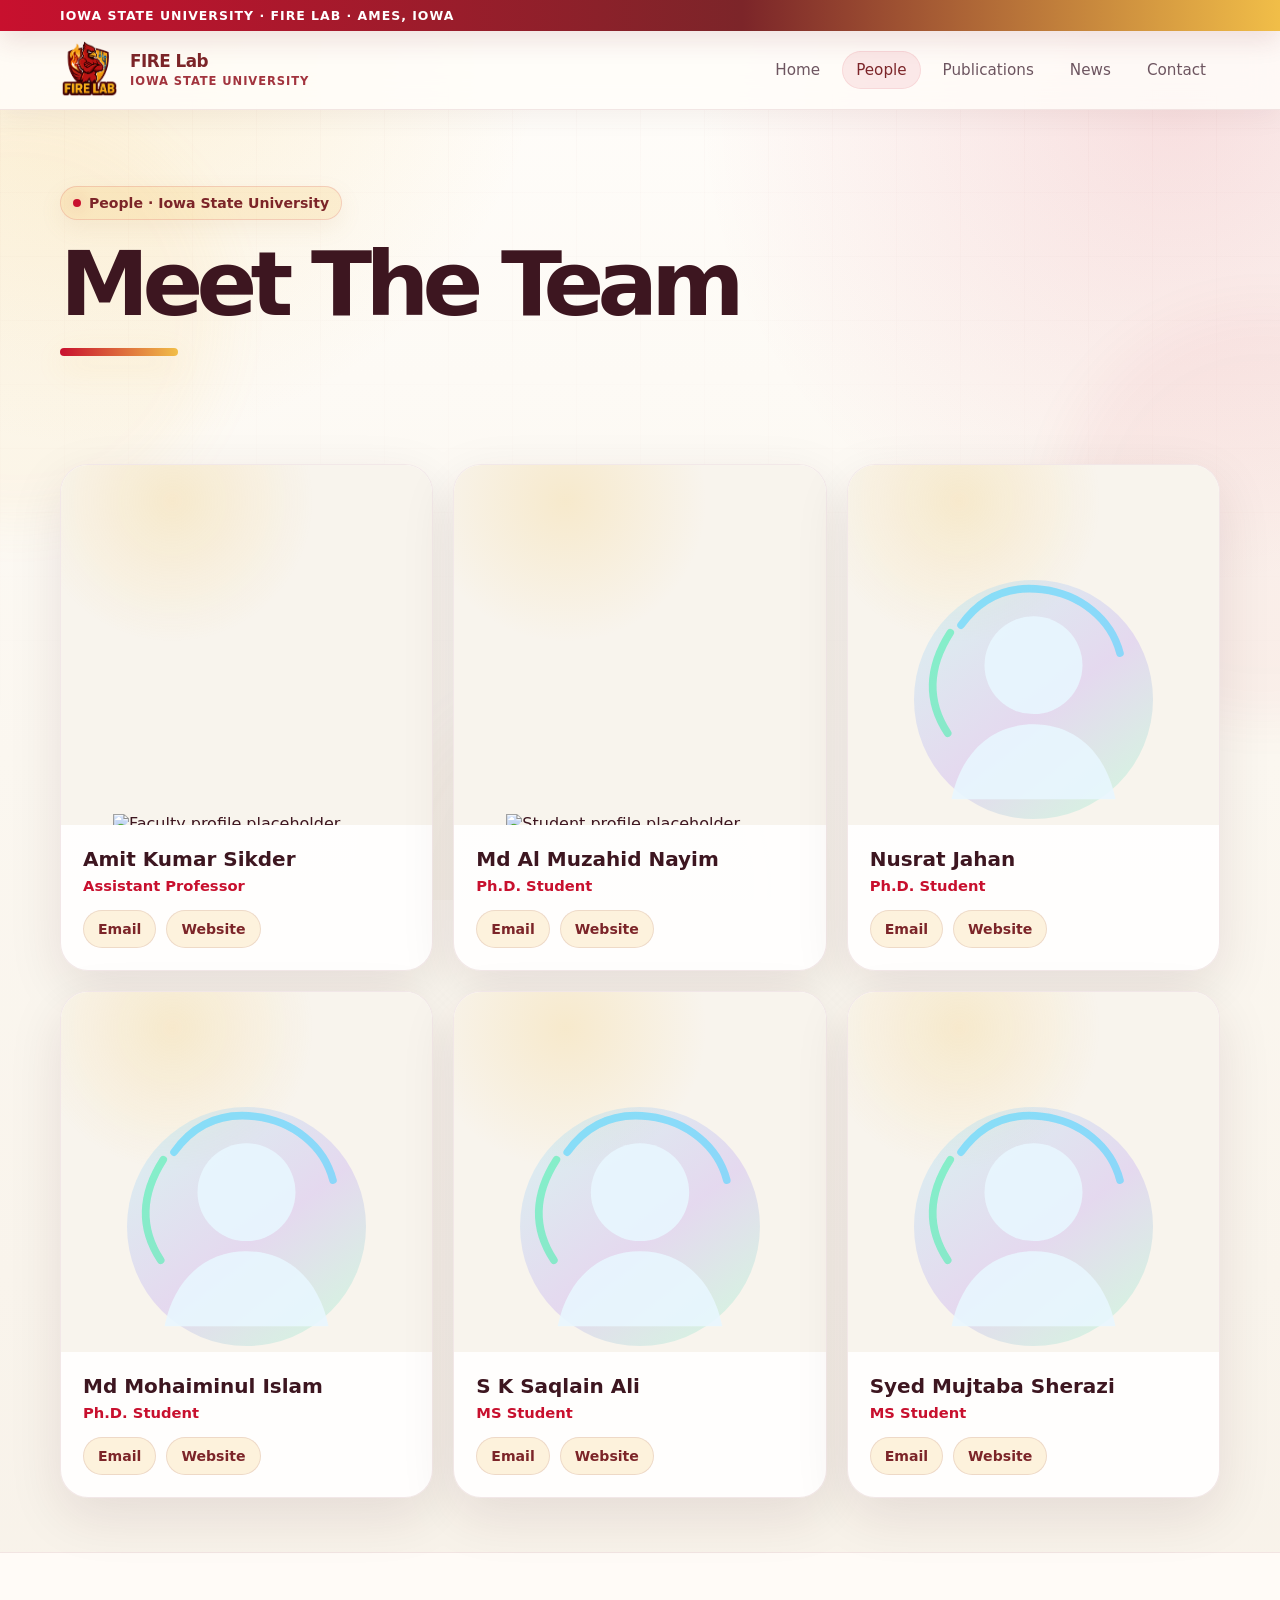
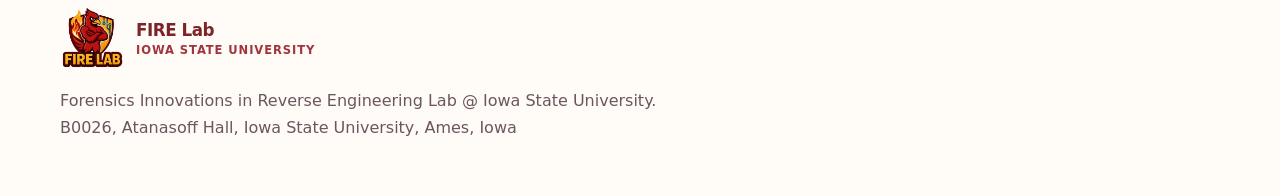
==== commit 84b41eef: "Update people.html" ====
--- a/people.html
+++ b/people.html
@@ -57,13 +57,13 @@
           </article>
 
           <article class="person-card reveal" data-category="phd graduate">
-            <div class="person-image"><img src="assets/person-placeholder.svg" alt="Student profile placeholder" /></div>
+            <div class="person-image"><img src="assets/IMG_2009.heic" alt="Student profile placeholder" /></div>
             <div class="person-body">
               <h3>Md Al Muzahid Nayim</h3>
               <div class="role">Ph.D. Student</div>
               <div class="person-links">
-				<a class="person-link" href="mailto:nayim">Email</a>
-				<a class="person-link" href="nayim" target="_blank">Website</a>
+				<a class="person-link" href="mailto:nayim@iastate.edu">Email</a>
+				<a class="person-link" href="https://www.cs.iastate.edu/people/md-al-muzahid-nayim" target="_blank">Website</a>
             </div>
 			</div>
           </article>
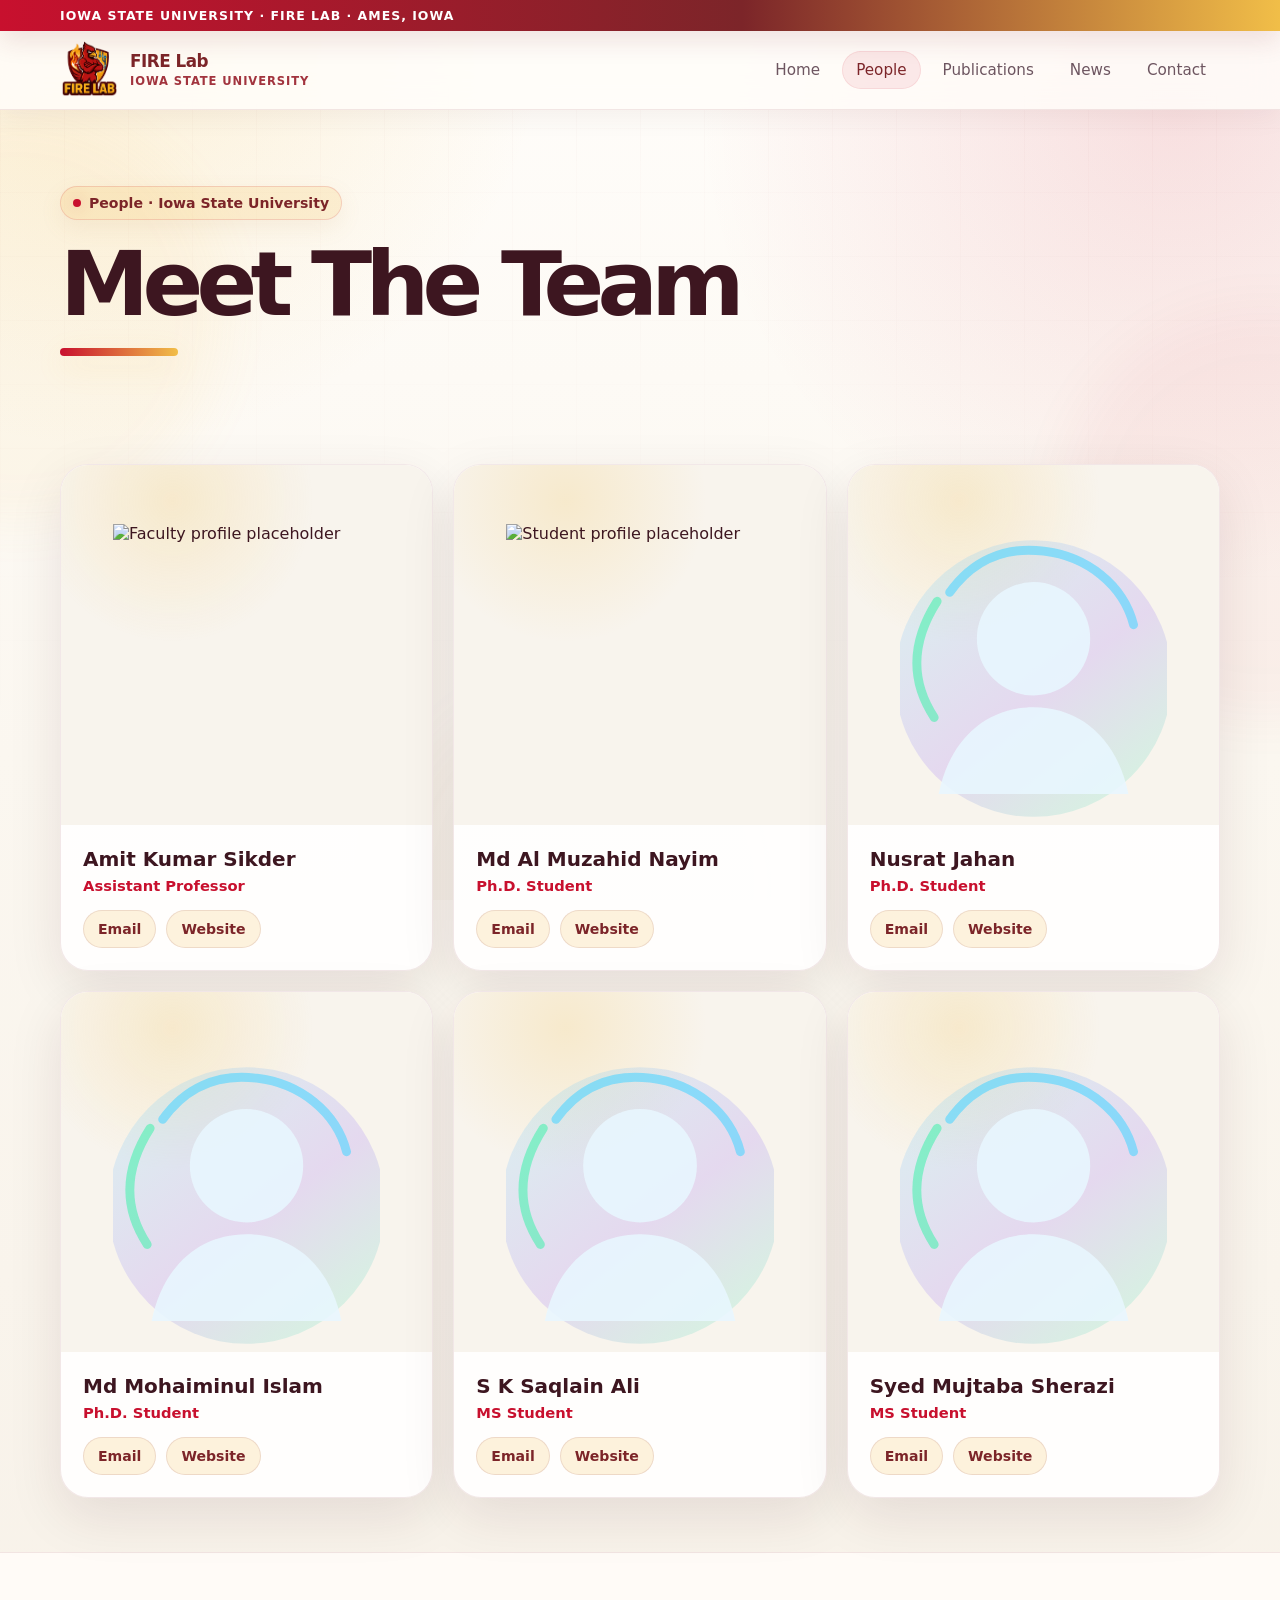
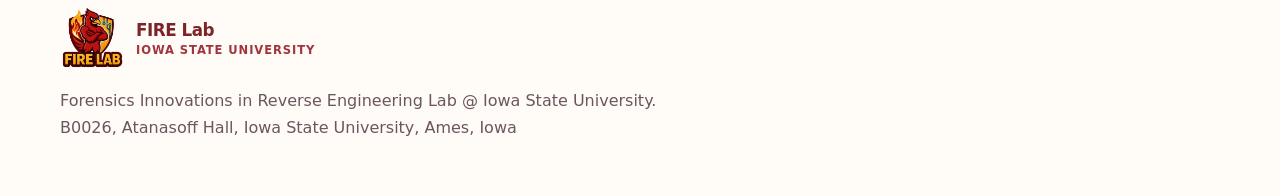
==== commit b68bce00: "Update people.html" ====
--- a/people.html
+++ b/people.html
@@ -45,7 +45,7 @@
 
         <div class="people-grid">
           <article class="person-card reveal" data-category="faculty">
-            <div class="person-image"><img src="assets/amit.jpg" alt="Faculty profile placeholder" /></div>
+            <div class="person-image"><img src="assets/amit.png" alt="Faculty profile placeholder" /></div>
             <div class="person-body">
               <h3>Amit Kumar Sikder</h3>
               <div class="role">Assistant Professor</div>
@@ -57,7 +57,7 @@
           </article>
 
           <article class="person-card reveal" data-category="phd graduate">
-            <div class="person-image"><img src="assets/IMG_2009.heic" alt="Student profile placeholder" /></div>
+            <div class="person-image"><img src="assets/photo.png" alt="Student profile placeholder" /></div>
             <div class="person-body">
               <h3>Md Al Muzahid Nayim</h3>
               <div class="role">Ph.D. Student</div>
--- a/styles.css
+++ b/styles.css
@@ -581,33 +581,34 @@
   gap: 20px;
 }
 
-.person-card {
-  position: relative;
-  overflow: hidden;
-  border-radius: var(--radius);
-  border: 1px solid rgba(255,255,255,0.12);
-  background: linear-gradient(145deg, rgba(255,255,255,0.11), rgba(255,255,255,0.045));
-  box-shadow: 0 18px 60px rgba(0,0,0,0.16);
-  transition: transform 220ms ease, border-color 220ms ease;
-}
-
-.person-card:hover {
-  transform: translateY(-7px);
-  border-color: rgba(85, 214, 255, 0.34);
-}
-
-.person-image {
-  height: 360px;
-  background: radial-gradient(circle at 30% 10%, rgba(85,214,255,0.28), transparent 34%), rgba(255,255,255,0.06);
-  display: grid;
-  place-items: end center;
-  overflow: hidden;
-}
-
-.person-image img {
-  width: 72%;
-  transform: translateY(8px);
-}
+.person-card { 
+	position: relative; 
+	overflow: hidden; 
+	border-radius: var(--radius); 
+	border: 1px solid rgba(255,255,255,0.12); 
+	background: linear-gradient(145deg, rgba(255,255,255,0.11), rgba(255,255,255,0.045)); 
+	box-shadow: 0 18px 60px rgba(0,0,0,0.16); 
+	transition: transform 220ms ease, border-color 220ms ease; 
+	} 
+
+.person-card:hover { 
+	transform: translateY(-7px); 
+	border-color: rgba(85, 214, 255, 0.34); 
+	} 
+	
+.person-image { 
+	height: 360px; 
+	background: radial-gradient(circle at 30% 10%, rgba(85,214,255,0.28), transparent 34%), rgba(255,255,255,0.06); 
+	display: grid; place-items: end center; 
+	overflow: hidden; 
+	} 
+	
+.person-image img { 
+	width: 72%; 
+	transform: translateY(8px); 
+	object-fit: cover; 
+	height: 86%; 
+	}
 
 .person-body {
   padding: 22px;
@@ -901,7 +902,7 @@
   }
 
   .person-image {
-    height: 230px;
+    height: 330px;
   }
 }
 
@@ -1685,4 +1686,4 @@
   .news-hero-logo {
     animation: none;
   }
-}+}
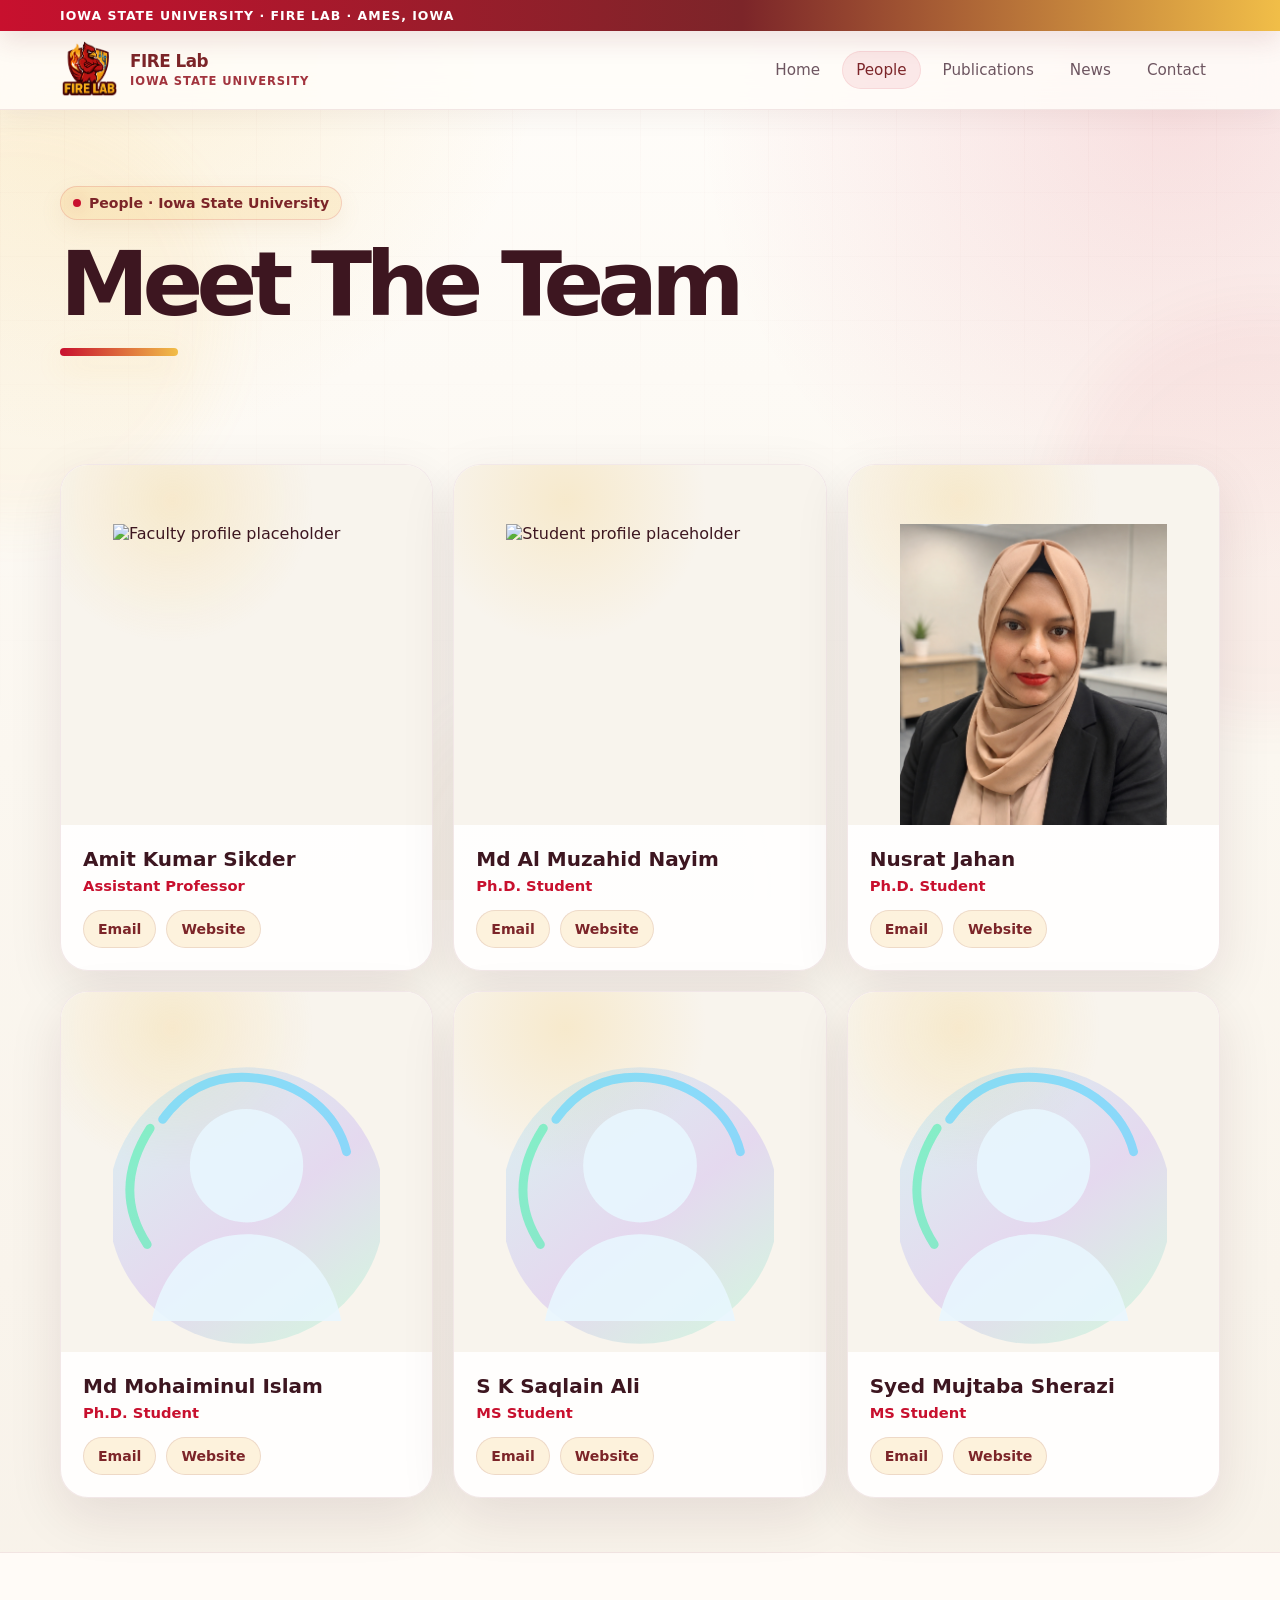
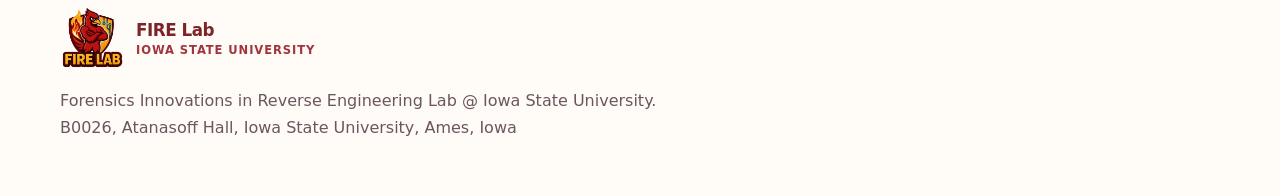
==== commit 75bbc42f: "Update people.html" ====
--- a/people.html
+++ b/people.html
@@ -69,7 +69,7 @@
           </article>
 
           <article class="person-card reveal" data-category="phd graduate">
-            <div class="person-image"><img src="assets/person-placeholder.svg" alt="Student profile placeholder" /></div>
+            <div class="person-image"><img src="assets/nusrat.png" alt="Student profile placeholder" /></div>
             <div class="person-body">
               <h3>Nusrat Jahan</h3>
               <div class="role">Ph.D. Student</div>
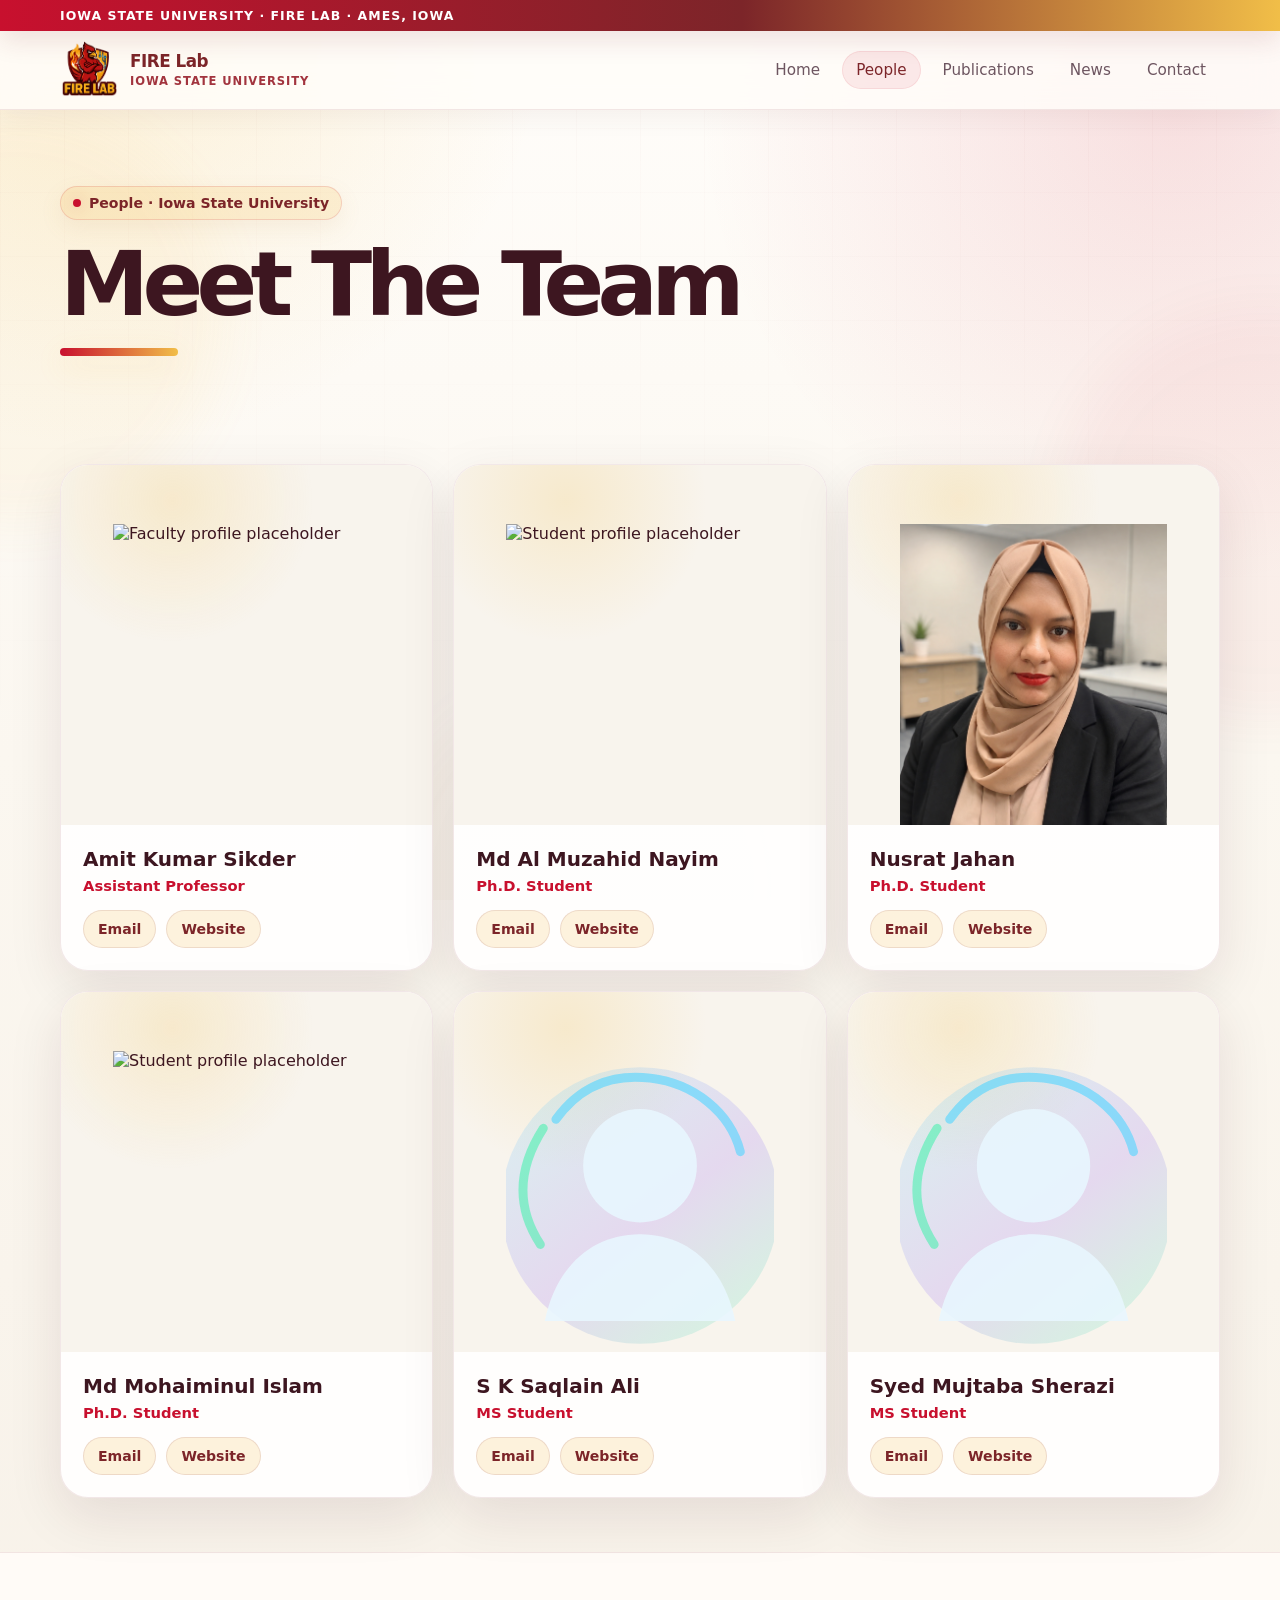
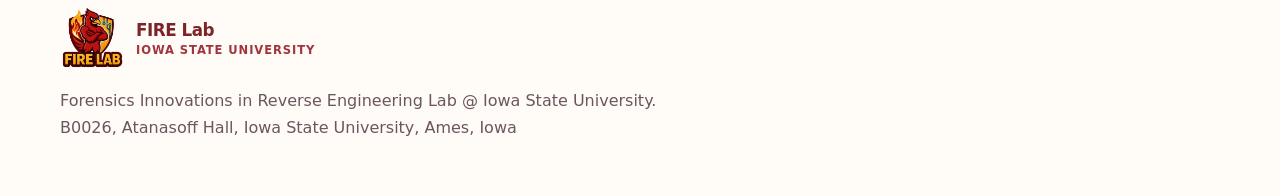
==== commit 79334c32: "Update Mohaimin's profile" ====
--- a/people.html
+++ b/people.html
@@ -81,13 +81,13 @@
           </article>
 
           <article class="person-card reveal" data-category="graduate">
-            <div class="person-image"><img src="assets/person-placeholder.svg" alt="Student profile placeholder" /></div>
+            <div class="person-image"><img src="assets/mohaimin.jpg" alt="Student profile placeholder" /></div>
             <div class="person-body">
               <h3>Md Mohaiminul Islam<mmislam@iastate.edu></h3>
               <div class="role">Ph.D. Student</div>
               <div class="person-links">
-				<a class="person-link" href="mailto:nayim">Email</a>
-				<a class="person-link" href="nayim" target="_blank">Website</a>
+				<a class="person-link" href="mailto:mmislam@iastate.edu">Email</a>
+				<a class="person-link" href="https://mahim05078.github.io/" target="_blank">Website</a>
             </div>
             </div>
           </article>
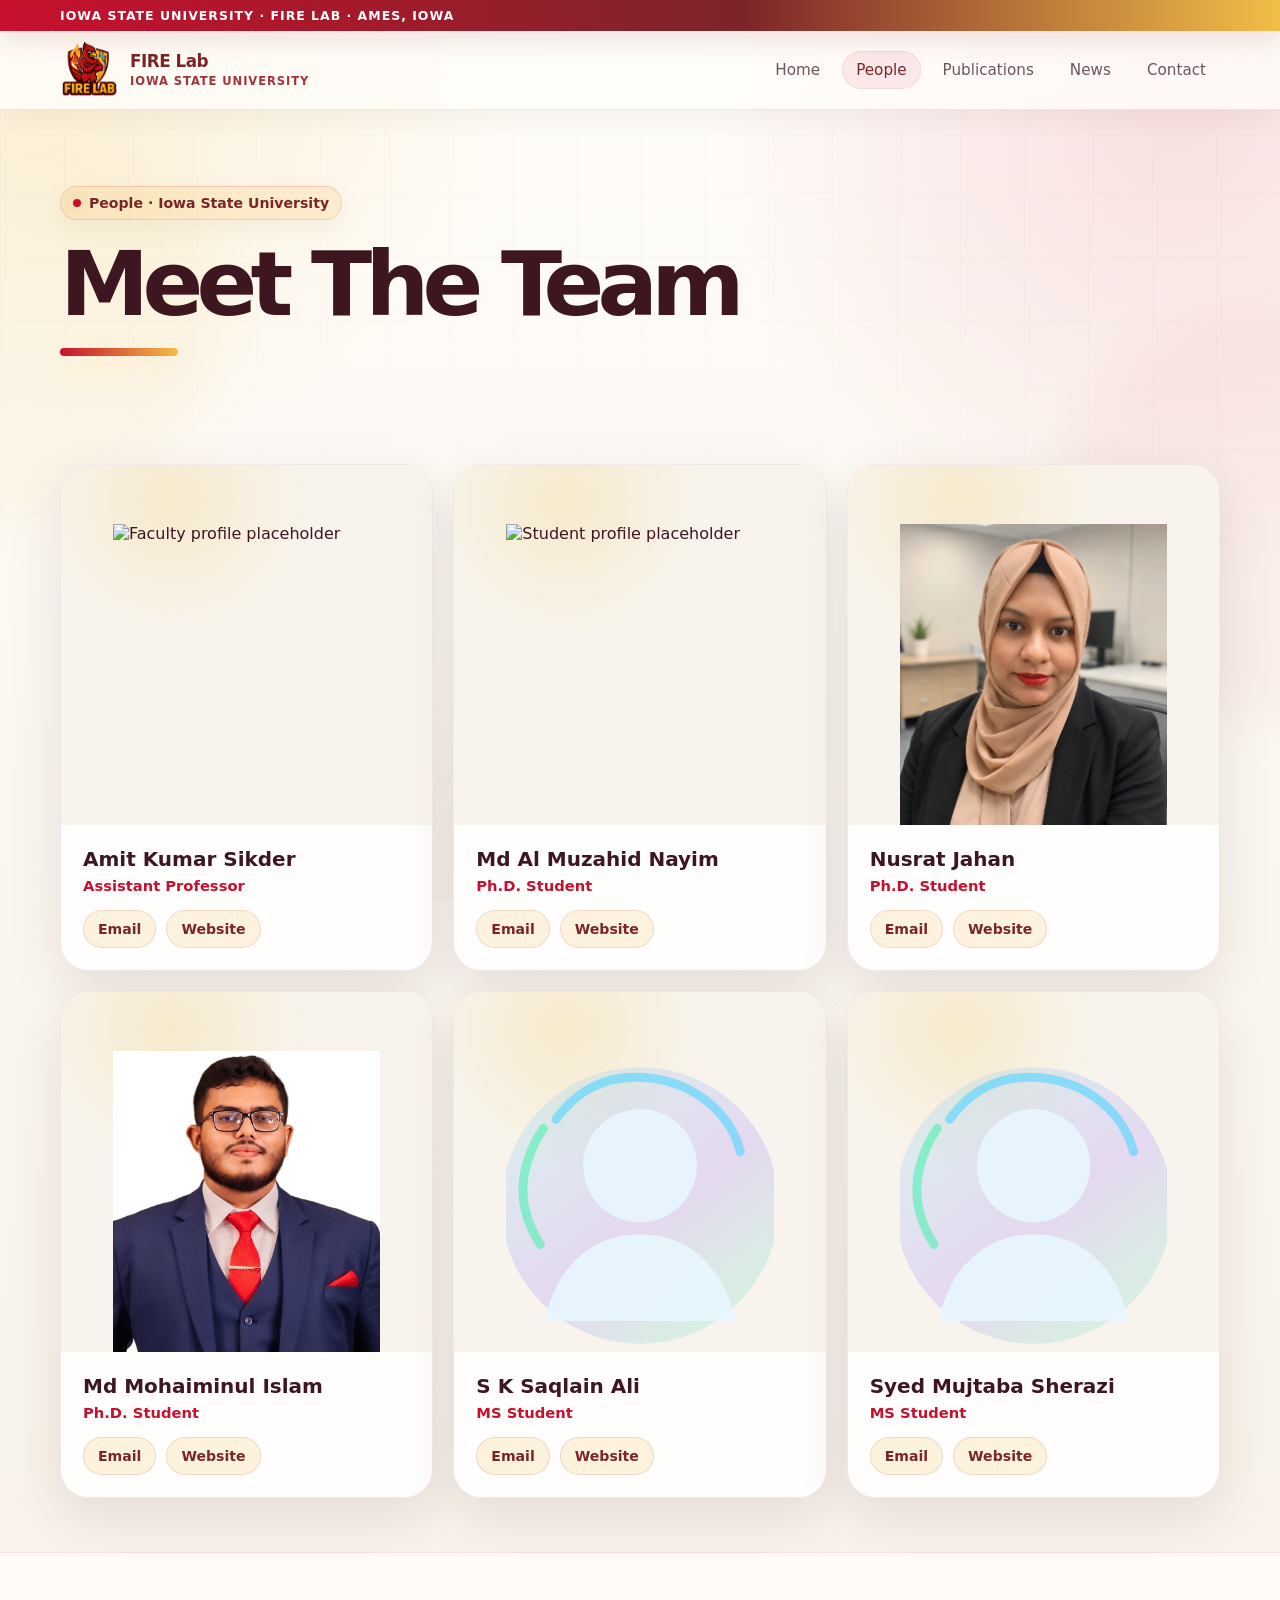
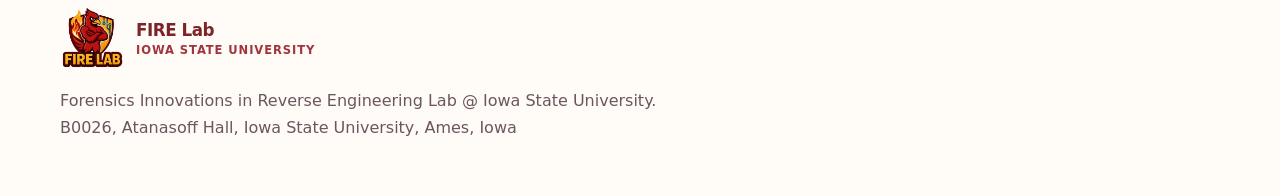
==== commit 8ae9b76f: "Update people.html" ====
--- a/people.html
+++ b/people.html
@@ -81,7 +81,7 @@
           </article>
 
           <article class="person-card reveal" data-category="graduate">
-            <div class="person-image"><img src="assets/mohaimin.jpg" alt="Student profile placeholder" /></div>
+            <div class="person-image"><img src="assets/mohaimin.png" alt="Student profile placeholder" /></div>
             <div class="person-body">
               <h3>Md Mohaiminul Islam<mmislam@iastate.edu></h3>
               <div class="role">Ph.D. Student</div>
